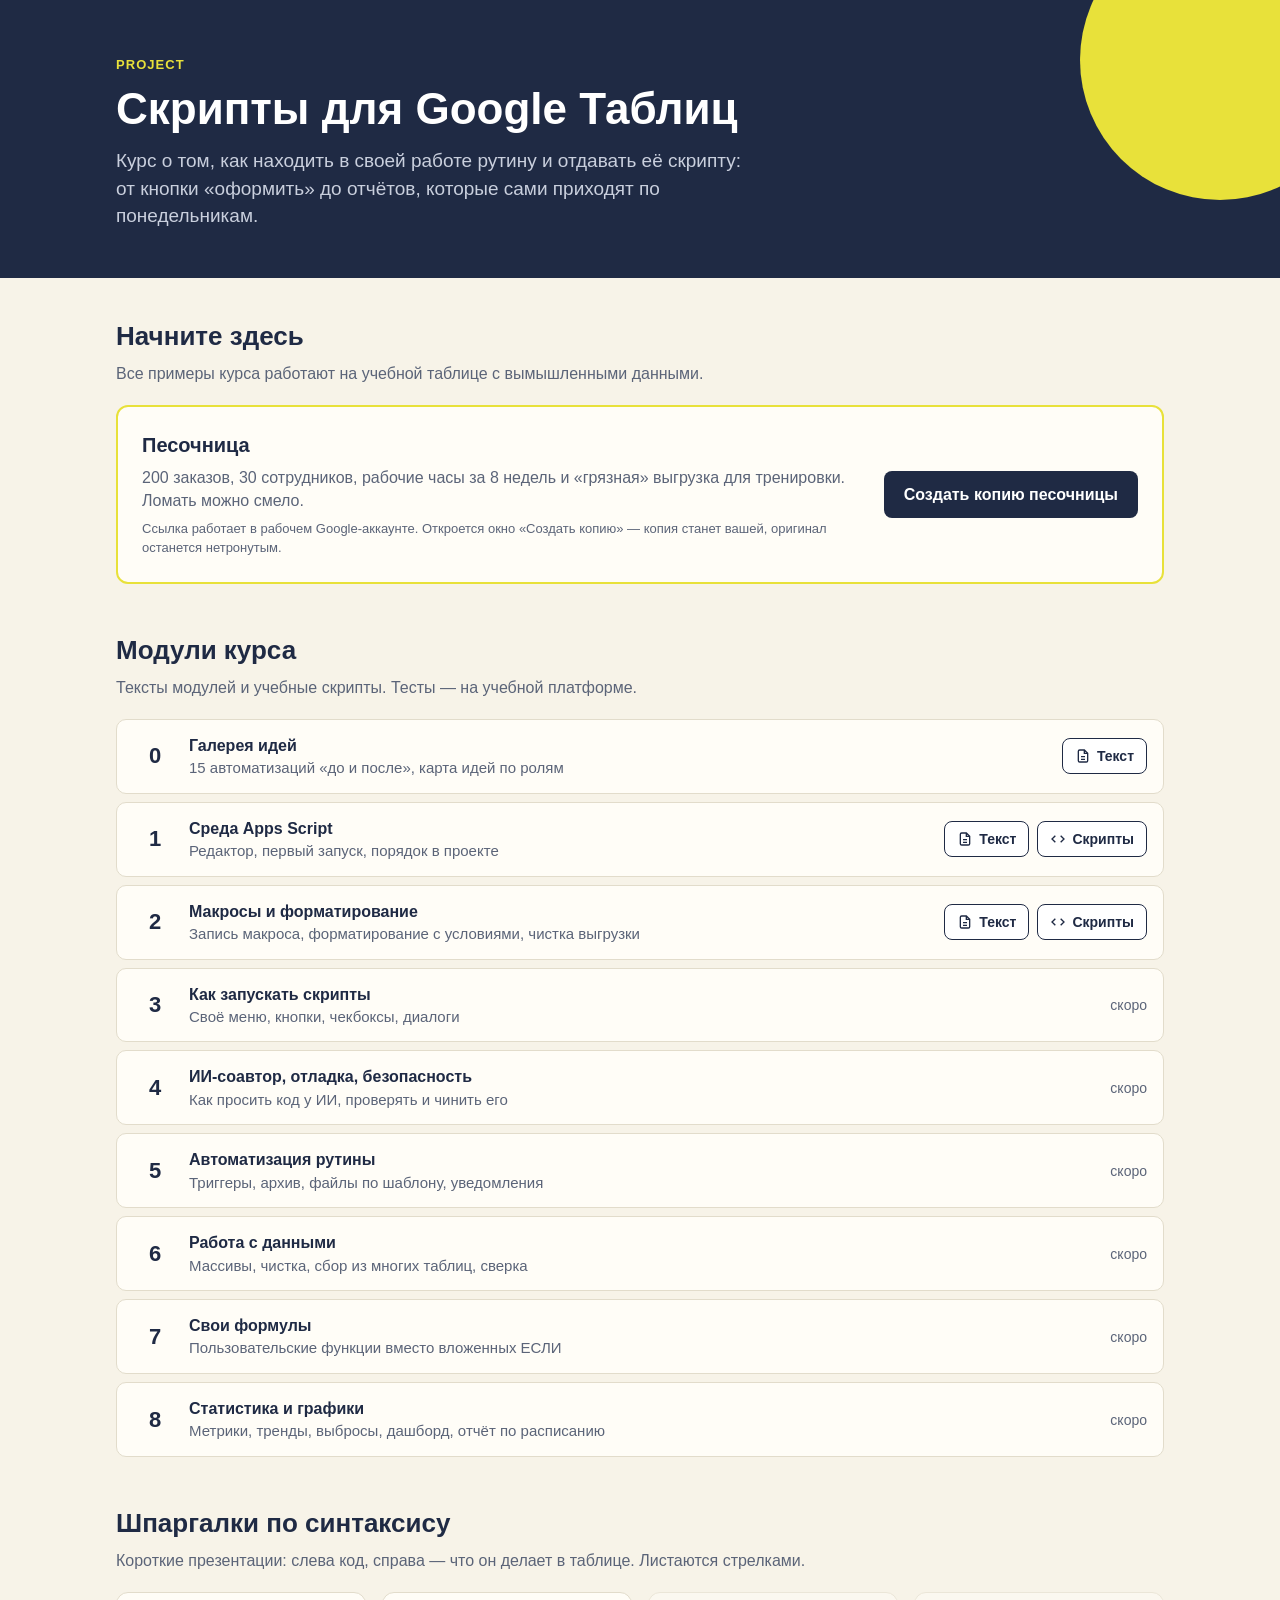
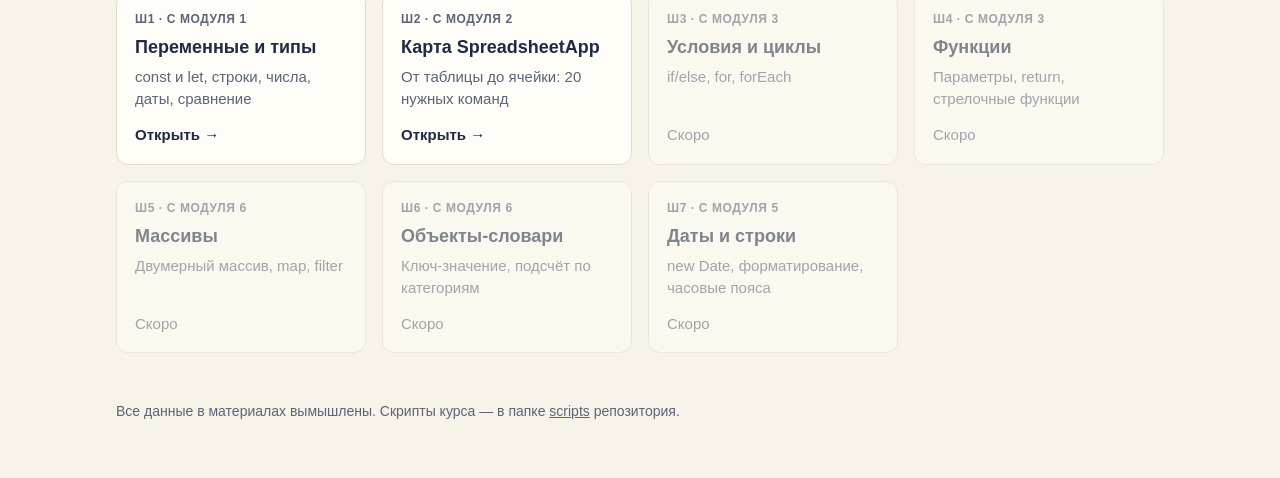
==== index.html @ 5928a99a "Sandbox button: make-a-copy link to the Google Sheets original Co-Authored-By: Claude Opus 5.5 <nore" ====
<!doctype html>
<html lang="ru">
<head>
<meta charset="utf-8">
<meta name="viewport" content="width=device-width, initial-scale=1">
<title>Скрипты для Google Таблиц — материалы курса</title>
<meta name="description" content="Материалы курса ADP по Google Apps Script: песочница, шпаргалки по синтаксису, учебные скрипты.">
<style>
  :root { --navy:#1f2a44; --yellow:#e8e13a; --cream:#f7f3e8; --paper:#fffdf7; --muted:#5b6478; --line:#e2dccb; }
  * { box-sizing: border-box; }
  body { margin:0; font-family: Arial, Helvetica, sans-serif; background: var(--cream); color: var(--navy); line-height: 1.45; }
  a { color: inherit; }
  .wrap { max-width: 1080px; margin: 0 auto; padding: 0 16px; }

  header { background: var(--navy); color: #fff; padding: 56px 0 48px; position: relative; overflow: hidden; }
  header::after { content:""; position:absolute; right:-80px; top:-80px; width:280px; height:280px; border-radius:50%; background: var(--yellow); }
  .kicker { color: var(--yellow); font-weight: 700; letter-spacing: .08em; text-transform: uppercase; font-size: 13px; }
  h1 { font-size: 44px; line-height: 1.1; margin: 10px 0 14px; max-width: 720px; position: relative; z-index: 1; }
  header p { font-size: 19px; color: #c9cfdd; max-width: 640px; margin: 0; position: relative; z-index: 1; }

  section { padding: 40px 0 8px; }
  h2 { font-size: 26px; margin: 0 0 6px; }
  .sub { color: var(--muted); margin: 0 0 20px; }

  .sandbox { background: var(--paper); border: 2px solid var(--yellow); border-radius: 12px; padding: 24px; display: grid; grid-template-columns: 1fr auto; gap: 20px; align-items: center; }
  .sandbox h3 { margin: 0 0 6px; font-size: 20px; }
  .sandbox p { margin: 0; color: var(--muted); }
  .btn { display: inline-block; background: var(--navy); color: #fff; text-decoration: none; font-weight: 700; padding: 12px 20px; border-radius: 8px; white-space: nowrap; }
  .btn:hover { background: #2b3a5c; }
  .hint { font-size: 13px; color: var(--muted); margin-top: 8px !important; }

  .grid { display: grid; grid-template-columns: repeat(auto-fill, minmax(240px, 1fr)); gap: 16px; }
  .card { background: var(--paper); border: 1px solid var(--line); border-radius: 12px; padding: 18px; display: flex; flex-direction: column; gap: 6px; text-decoration: none; }
  a.card:hover { border-color: var(--navy); }
  .card .tag { font-size: 12px; font-weight: 700; color: var(--muted); text-transform: uppercase; letter-spacing: .05em; }
  .card h3 { margin: 0; font-size: 18px; }
  .card p { margin: 0; font-size: 15px; color: var(--muted); }
  .card .go { margin-top: auto; padding-top: 8px; font-weight: 700; font-size: 15px; }
  .card.soon { opacity: .55; }
  .card.soon .go { color: var(--muted); font-weight: 400; }

  ol.modules { list-style: none; padding: 0; margin: 0; display: grid; gap: 8px; }
  ol.modules li { background: var(--paper); border: 1px solid var(--line); border-radius: 10px; padding: 14px 16px; display: grid; grid-template-columns: 44px 1fr auto; gap: 12px; align-items: center; }
  ol.modules .n { font-weight: 700; font-size: 22px; text-align: center; line-height: 1; }
  ol.modules .t { font-weight: 700; }
  ol.modules .d { color: var(--muted); font-size: 15px; display: block; font-weight: 400; }
  ol.modules .s { font-size: 14px; color: var(--muted); white-space: nowrap; display: flex; gap: 8px; align-items: center; }
  .chip { position: relative; display: inline-flex; align-items: center; gap: 6px; padding: 7px 12px; border: 1px solid var(--navy); border-radius: 8px; font-size: 14px; font-weight: 700; color: var(--navy); text-decoration: none; background: #fff; transition: background .15s, color .15s; }
  .chip svg { width: 16px; height: 16px; flex: none; }
  .chip:hover, .chip:focus-visible { background: var(--navy); color: #fff; outline: none; }
  .chip[data-tip]::after { content: attr(data-tip); position: absolute; bottom: calc(100% + 8px); right: 0; width: max-content; max-width: 240px; white-space: normal; text-align: left; background: var(--navy); color: #fff; font-weight: 400; font-size: 13px; line-height: 1.35; padding: 7px 10px; border-radius: 6px; box-shadow: 0 4px 14px rgba(31,42,68,.18); opacity: 0; transform: translateY(4px); pointer-events: none; transition: opacity .15s, transform .15s; z-index: 5; }
  .chip[data-tip]:hover::after, .chip[data-tip]:focus-visible::after { opacity: 1; transform: translateY(0); }

  footer { padding: 40px 0 56px; color: var(--muted); font-size: 14px; }

  @media (max-width: 680px) {
    h1 { font-size: 32px; }
    .sandbox { grid-template-columns: 1fr; }
    ol.modules li { grid-template-columns: 32px 1fr; }
    ol.modules .s { grid-column: 2; white-space: normal; flex-wrap: wrap; }
    .chip[data-tip]::after { display: none; }
  }
</style>
</head>
<body>

<header>
  <div class="wrap">
    <div class="kicker">project</div>
    <h1>Скрипты для Google Таблиц</h1>
    <p>Курс о том, как находить в своей работе рутину и отдавать её скрипту: от кнопки «оформить» до отчётов, которые сами приходят по понедельникам.</p>
  </div>
</header>

<main class="wrap">

  <section id="sandbox">
    <h2>Начните здесь</h2>
    <p class="sub">Все примеры курса работают на учебной таблице с вымышленными данными.</p>
    <div class="sandbox">
      <div>
        <h3>Песочница</h3>
        <p>200 заказов, 30 сотрудников, рабочие часы за 8 недель и «грязная» выгрузка для тренировки. Ломать можно смело.</p>
        <p class="hint">Ссылка работает в рабочем Google-аккаунте. Откроется окно «Создать копию» — копия станет вашей, оригинал останется нетронутым.</p>
      </div>
      <a class="btn" href="https://docs.google.com/spreadsheets/d/1XO1qIMvw0-iwxrJZajqVAMhgd8j5CO9HhtowW2w5yAo/copy" target="_blank" rel="noopener">Создать копию песочницы</a>
    </div>
  </section>

  <section id="modules">
    <h2>Модули курса</h2>
    <p class="sub">Тексты модулей и учебные скрипты. Тесты — на учебной платформе.</p>
    <ol class="modules">
      <li><span class="n">0</span><span class="t">Галерея идей<span class="d">15 автоматизаций «до и после», карта идей по ролям</span></span><span class="s"><a class="chip" href="https://docs.google.com/document/d/1hnFoWCzMp6JFOyHF3kFUVEWM9n6y7GfUU9SesZNvckA/edit" target="_blank" rel="noopener" data-tip="Текст модуля в Google Docs: уроки, примеры, задания" aria-label="Текст модуля в Google Docs"><svg viewBox="0 0 24 24" fill="none" stroke="currentColor" stroke-width="2" aria-hidden="true"><path d="M14 3H7a2 2 0 0 0-2 2v14a2 2 0 0 0 2 2h10a2 2 0 0 0 2-2V8z"/><path d="M14 3v5h5M9 13h6M9 17h6"/></svg>Текст</a></span></li>
      <li><span class="n">1</span><span class="t">Среда Apps Script<span class="d">Редактор, первый запуск, порядок в проекте</span></span><span class="s"><a class="chip" href="https://docs.google.com/document/d/1rwWz7ZaE8gskplhphKuHR-JriuVYANMydlII-qduWIU/edit" target="_blank" rel="noopener" data-tip="Текст модуля в Google Docs: уроки, примеры, задания" aria-label="Текст модуля в Google Docs"><svg viewBox="0 0 24 24" fill="none" stroke="currentColor" stroke-width="2" aria-hidden="true"><path d="M14 3H7a2 2 0 0 0-2 2v14a2 2 0 0 0 2 2h10a2 2 0 0 0 2-2V8z"/><path d="M14 3v5h5M9 13h6M9 17h6"/></svg>Текст</a><a class="chip" href="https://github.com/EternaF0rren/apps-script-course/tree/main/scripts/m01" target="_blank" rel="noopener" data-tip="Учебные скрипты модуля на GitHub: готовый код, который можно скопировать" aria-label="Учебные скрипты модуля на GitHub"><svg viewBox="0 0 24 24" fill="none" stroke="currentColor" stroke-width="2" aria-hidden="true"><path d="M8 7l-5 5 5 5M16 7l5 5-5 5"/></svg>Скрипты</a></span></li>
      <li><span class="n">2</span><span class="t">Макросы и форматирование<span class="d">Запись макроса, форматирование с условиями, чистка выгрузки</span></span><span class="s"><a class="chip" href="https://docs.google.com/document/d/13MtvKTYr9phef3FQ8FtgEdVHn8fVODUpS78gn4h951Q/edit" target="_blank" rel="noopener" data-tip="Текст модуля в Google Docs: уроки, примеры, задания" aria-label="Текст модуля в Google Docs"><svg viewBox="0 0 24 24" fill="none" stroke="currentColor" stroke-width="2" aria-hidden="true"><path d="M14 3H7a2 2 0 0 0-2 2v14a2 2 0 0 0 2 2h10a2 2 0 0 0 2-2V8z"/><path d="M14 3v5h5M9 13h6M9 17h6"/></svg>Текст</a><a class="chip" href="https://github.com/EternaF0rren/apps-script-course/tree/main/scripts/m02" target="_blank" rel="noopener" data-tip="Учебные скрипты модуля на GitHub: готовый код, который можно скопировать" aria-label="Учебные скрипты модуля на GitHub"><svg viewBox="0 0 24 24" fill="none" stroke="currentColor" stroke-width="2" aria-hidden="true"><path d="M8 7l-5 5 5 5M16 7l5 5-5 5"/></svg>Скрипты</a></span></li>
      <li><span class="n">3</span><span class="t">Как запускать скрипты<span class="d">Своё меню, кнопки, чекбоксы, диалоги</span></span><span class="s">скоро</span></li>
      <li><span class="n">4</span><span class="t">ИИ-соавтор, отладка, безопасность<span class="d">Как просить код у ИИ, проверять и чинить его</span></span><span class="s">скоро</span></li>
      <li><span class="n">5</span><span class="t">Автоматизация рутины<span class="d">Триггеры, архив, файлы по шаблону, уведомления</span></span><span class="s">скоро</span></li>
      <li><span class="n">6</span><span class="t">Работа с данными<span class="d">Массивы, чистка, сбор из многих таблиц, сверка</span></span><span class="s">скоро</span></li>
      <li><span class="n">7</span><span class="t">Свои формулы<span class="d">Пользовательские функции вместо вложенных ЕСЛИ</span></span><span class="s">скоро</span></li>
      <li><span class="n">8</span><span class="t">Статистика и графики<span class="d">Метрики, тренды, выбросы, дашборд, отчёт по расписанию</span></span><span class="s">скоро</span></li>
    </ol>
  </section>

  <section id="cheatsheets">
    <h2>Шпаргалки по синтаксису</h2>
    <p class="sub">Короткие презентации: слева код, справа — что он делает в таблице. Листаются стрелками.</p>
    <div class="grid">
      <a class="card" href="cheatsheets/sh1-variables.html"><span class="tag">Ш1 · с модуля 1</span><h3>Переменные и типы</h3><p>const и let, строки, числа, даты, сравнение</p><span class="go">Открыть →</span></a>
      <a class="card" href="cheatsheets/sh2-spreadsheetapp.html"><span class="tag">Ш2 · с модуля 2</span><h3>Карта SpreadsheetApp</h3><p>От таблицы до ячейки: 20 нужных команд</p><span class="go">Открыть →</span></a>
      <div class="card soon"><span class="tag">Ш3 · с модуля 3</span><h3>Условия и циклы</h3><p>if/else, for, forEach</p><span class="go">Скоро</span></div>
      <div class="card soon"><span class="tag">Ш4 · с модуля 3</span><h3>Функции</h3><p>Параметры, return, стрелочные функции</p><span class="go">Скоро</span></div>
      <div class="card soon"><span class="tag">Ш5 · с модуля 6</span><h3>Массивы</h3><p>Двумерный массив, map, filter</p><span class="go">Скоро</span></div>
      <div class="card soon"><span class="tag">Ш6 · с модуля 6</span><h3>Объекты-словари</h3><p>Ключ-значение, подсчёт по категориям</p><span class="go">Скоро</span></div>
      <div class="card soon"><span class="tag">Ш7 · с модуля 5</span><h3>Даты и строки</h3><p>new Date, форматирование, часовые пояса</p><span class="go">Скоро</span></div>
    </div>
  </section>

</main>

<footer>
  <div class="wrap">Все данные в материалах вымышлены. Скрипты курса — в папке <a href="https://github.com/EternaF0rren/apps-script-course/tree/main/scripts">scripts</a> репозитория.</div>
</footer>

</body>
</html>
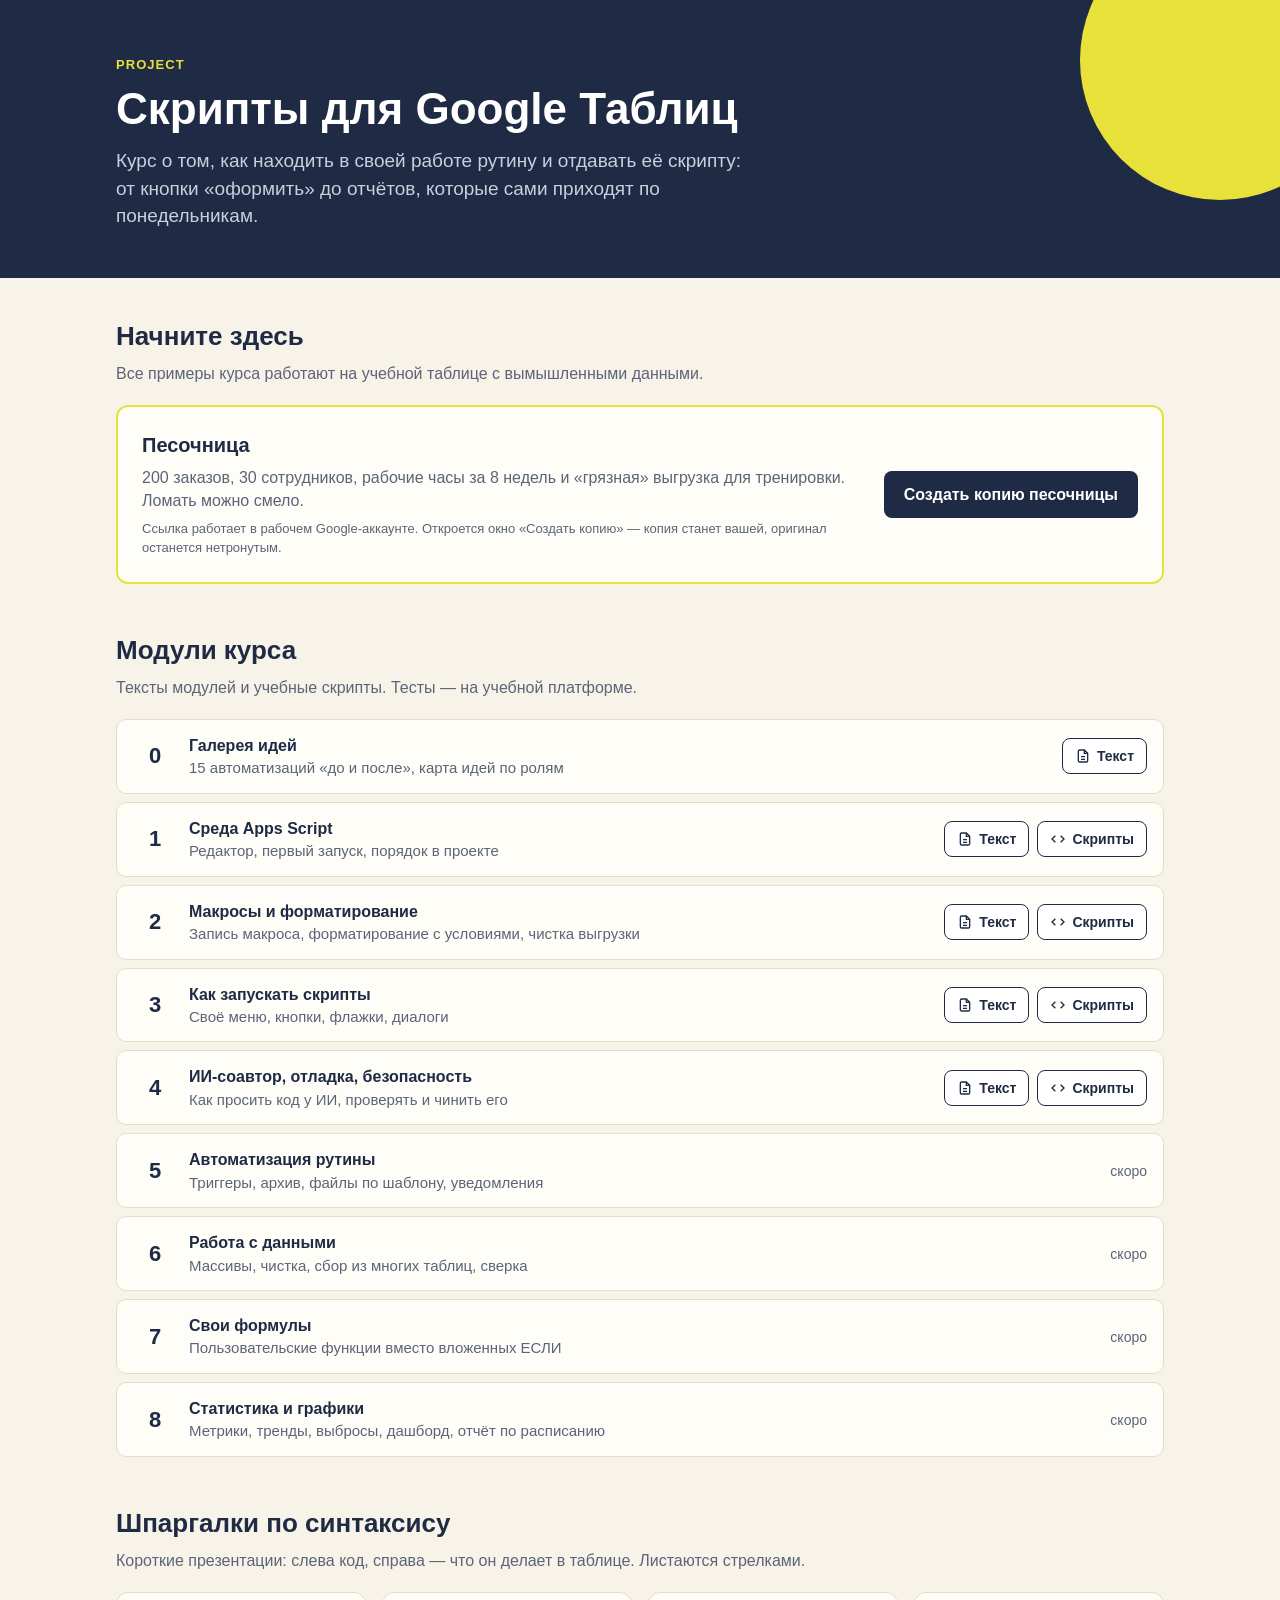
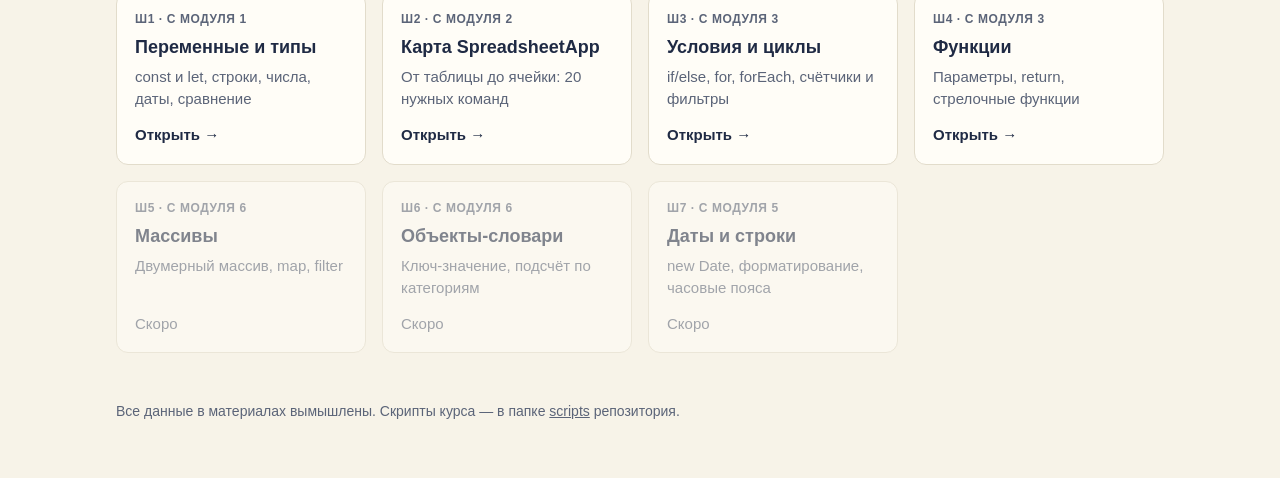
==== commit 747c1582: "Add modules 3-4: scripts, cheat sheets Ш3-Ш4, landing links - scripts/m03: custom menu, button, chec" ====
--- a/index.html
+++ b/index.html
@@ -94,8 +94,8 @@
       <li><span class="n">0</span><span class="t">Галерея идей<span class="d">15 автоматизаций «до и после», карта идей по ролям</span></span><span class="s"><a class="chip" href="https://docs.google.com/document/d/1hnFoWCzMp6JFOyHF3kFUVEWM9n6y7GfUU9SesZNvckA/edit" target="_blank" rel="noopener" data-tip="Текст модуля в Google Docs: уроки, примеры, задания" aria-label="Текст модуля в Google Docs"><svg viewBox="0 0 24 24" fill="none" stroke="currentColor" stroke-width="2" aria-hidden="true"><path d="M14 3H7a2 2 0 0 0-2 2v14a2 2 0 0 0 2 2h10a2 2 0 0 0 2-2V8z"/><path d="M14 3v5h5M9 13h6M9 17h6"/></svg>Текст</a></span></li>
       <li><span class="n">1</span><span class="t">Среда Apps Script<span class="d">Редактор, первый запуск, порядок в проекте</span></span><span class="s"><a class="chip" href="https://docs.google.com/document/d/1rwWz7ZaE8gskplhphKuHR-JriuVYANMydlII-qduWIU/edit" target="_blank" rel="noopener" data-tip="Текст модуля в Google Docs: уроки, примеры, задания" aria-label="Текст модуля в Google Docs"><svg viewBox="0 0 24 24" fill="none" stroke="currentColor" stroke-width="2" aria-hidden="true"><path d="M14 3H7a2 2 0 0 0-2 2v14a2 2 0 0 0 2 2h10a2 2 0 0 0 2-2V8z"/><path d="M14 3v5h5M9 13h6M9 17h6"/></svg>Текст</a><a class="chip" href="https://github.com/EternaF0rren/apps-script-course/tree/main/scripts/m01" target="_blank" rel="noopener" data-tip="Учебные скрипты модуля на GitHub: готовый код, который можно скопировать" aria-label="Учебные скрипты модуля на GitHub"><svg viewBox="0 0 24 24" fill="none" stroke="currentColor" stroke-width="2" aria-hidden="true"><path d="M8 7l-5 5 5 5M16 7l5 5-5 5"/></svg>Скрипты</a></span></li>
       <li><span class="n">2</span><span class="t">Макросы и форматирование<span class="d">Запись макроса, форматирование с условиями, чистка выгрузки</span></span><span class="s"><a class="chip" href="https://docs.google.com/document/d/13MtvKTYr9phef3FQ8FtgEdVHn8fVODUpS78gn4h951Q/edit" target="_blank" rel="noopener" data-tip="Текст модуля в Google Docs: уроки, примеры, задания" aria-label="Текст модуля в Google Docs"><svg viewBox="0 0 24 24" fill="none" stroke="currentColor" stroke-width="2" aria-hidden="true"><path d="M14 3H7a2 2 0 0 0-2 2v14a2 2 0 0 0 2 2h10a2 2 0 0 0 2-2V8z"/><path d="M14 3v5h5M9 13h6M9 17h6"/></svg>Текст</a><a class="chip" href="https://github.com/EternaF0rren/apps-script-course/tree/main/scripts/m02" target="_blank" rel="noopener" data-tip="Учебные скрипты модуля на GitHub: готовый код, который можно скопировать" aria-label="Учебные скрипты модуля на GitHub"><svg viewBox="0 0 24 24" fill="none" stroke="currentColor" stroke-width="2" aria-hidden="true"><path d="M8 7l-5 5 5 5M16 7l5 5-5 5"/></svg>Скрипты</a></span></li>
-      <li><span class="n">3</span><span class="t">Как запускать скрипты<span class="d">Своё меню, кнопки, чекбоксы, диалоги</span></span><span class="s">скоро</span></li>
-      <li><span class="n">4</span><span class="t">ИИ-соавтор, отладка, безопасность<span class="d">Как просить код у ИИ, проверять и чинить его</span></span><span class="s">скоро</span></li>
+      <li><span class="n">3</span><span class="t">Как запускать скрипты<span class="d">Своё меню, кнопки, флажки, диалоги</span></span><span class="s"><a class="chip" href="https://docs.google.com/document/d/1ItiXm9IVOcqtmFVwrqTZn0zjn7lCG8Ylvvo4Dp6qDDE/edit" target="_blank" rel="noopener" data-tip="Текст модуля в Google Docs: уроки, примеры, задания" aria-label="Текст модуля в Google Docs"><svg viewBox="0 0 24 24" fill="none" stroke="currentColor" stroke-width="2" aria-hidden="true"><path d="M14 3H7a2 2 0 0 0-2 2v14a2 2 0 0 0 2 2h10a2 2 0 0 0 2-2V8z"/><path d="M14 3v5h5M9 13h6M9 17h6"/></svg>Текст</a><a class="chip" href="https://github.com/EternaF0rren/apps-script-course/tree/main/scripts/m03" target="_blank" rel="noopener" data-tip="Учебные скрипты модуля на GitHub: готовый код, который можно скопировать" aria-label="Учебные скрипты модуля на GitHub"><svg viewBox="0 0 24 24" fill="none" stroke="currentColor" stroke-width="2" aria-hidden="true"><path d="M8 7l-5 5 5 5M16 7l5 5-5 5"/></svg>Скрипты</a></span></li>
+      <li><span class="n">4</span><span class="t">ИИ-соавтор, отладка, безопасность<span class="d">Как просить код у ИИ, проверять и чинить его</span></span><span class="s"><a class="chip" href="https://docs.google.com/document/d/1_WeV0hexCOh-drF1IdxQxsMTzR2RjNQBck1ycKzr2Rw/edit" target="_blank" rel="noopener" data-tip="Текст модуля в Google Docs: уроки, примеры, задания" aria-label="Текст модуля в Google Docs"><svg viewBox="0 0 24 24" fill="none" stroke="currentColor" stroke-width="2" aria-hidden="true"><path d="M14 3H7a2 2 0 0 0-2 2v14a2 2 0 0 0 2 2h10a2 2 0 0 0 2-2V8z"/><path d="M14 3v5h5M9 13h6M9 17h6"/></svg>Текст</a><a class="chip" href="https://github.com/EternaF0rren/apps-script-course/tree/main/scripts/m04" target="_blank" rel="noopener" data-tip="Учебные скрипты модуля на GitHub: готовый код, который можно скопировать" aria-label="Учебные скрипты модуля на GitHub"><svg viewBox="0 0 24 24" fill="none" stroke="currentColor" stroke-width="2" aria-hidden="true"><path d="M8 7l-5 5 5 5M16 7l5 5-5 5"/></svg>Скрипты</a></span></li>
       <li><span class="n">5</span><span class="t">Автоматизация рутины<span class="d">Триггеры, архив, файлы по шаблону, уведомления</span></span><span class="s">скоро</span></li>
       <li><span class="n">6</span><span class="t">Работа с данными<span class="d">Массивы, чистка, сбор из многих таблиц, сверка</span></span><span class="s">скоро</span></li>
       <li><span class="n">7</span><span class="t">Свои формулы<span class="d">Пользовательские функции вместо вложенных ЕСЛИ</span></span><span class="s">скоро</span></li>
@@ -109,8 +109,8 @@
     <div class="grid">
       <a class="card" href="cheatsheets/sh1-variables.html"><span class="tag">Ш1 · с модуля 1</span><h3>Переменные и типы</h3><p>const и let, строки, числа, даты, сравнение</p><span class="go">Открыть →</span></a>
       <a class="card" href="cheatsheets/sh2-spreadsheetapp.html"><span class="tag">Ш2 · с модуля 2</span><h3>Карта SpreadsheetApp</h3><p>От таблицы до ячейки: 20 нужных команд</p><span class="go">Открыть →</span></a>
-      <div class="card soon"><span class="tag">Ш3 · с модуля 3</span><h3>Условия и циклы</h3><p>if/else, for, forEach</p><span class="go">Скоро</span></div>
-      <div class="card soon"><span class="tag">Ш4 · с модуля 3</span><h3>Функции</h3><p>Параметры, return, стрелочные функции</p><span class="go">Скоро</span></div>
+      <a class="card" href="cheatsheets/sh3-conditions-loops.html"><span class="tag">Ш3 · с модуля 3</span><h3>Условия и циклы</h3><p>if/else, for, forEach, счётчики и фильтры</p><span class="go">Открыть →</span></a>
+      <a class="card" href="cheatsheets/sh4-functions.html"><span class="tag">Ш4 · с модуля 3</span><h3>Функции</h3><p>Параметры, return, стрелочные функции</p><span class="go">Открыть →</span></a>
       <div class="card soon"><span class="tag">Ш5 · с модуля 6</span><h3>Массивы</h3><p>Двумерный массив, map, filter</p><span class="go">Скоро</span></div>
       <div class="card soon"><span class="tag">Ш6 · с модуля 6</span><h3>Объекты-словари</h3><p>Ключ-значение, подсчёт по категориям</p><span class="go">Скоро</span></div>
       <div class="card soon"><span class="tag">Ш7 · с модуля 5</span><h3>Даты и строки</h3><p>new Date, форматирование, часовые пояса</p><span class="go">Скоро</span></div>
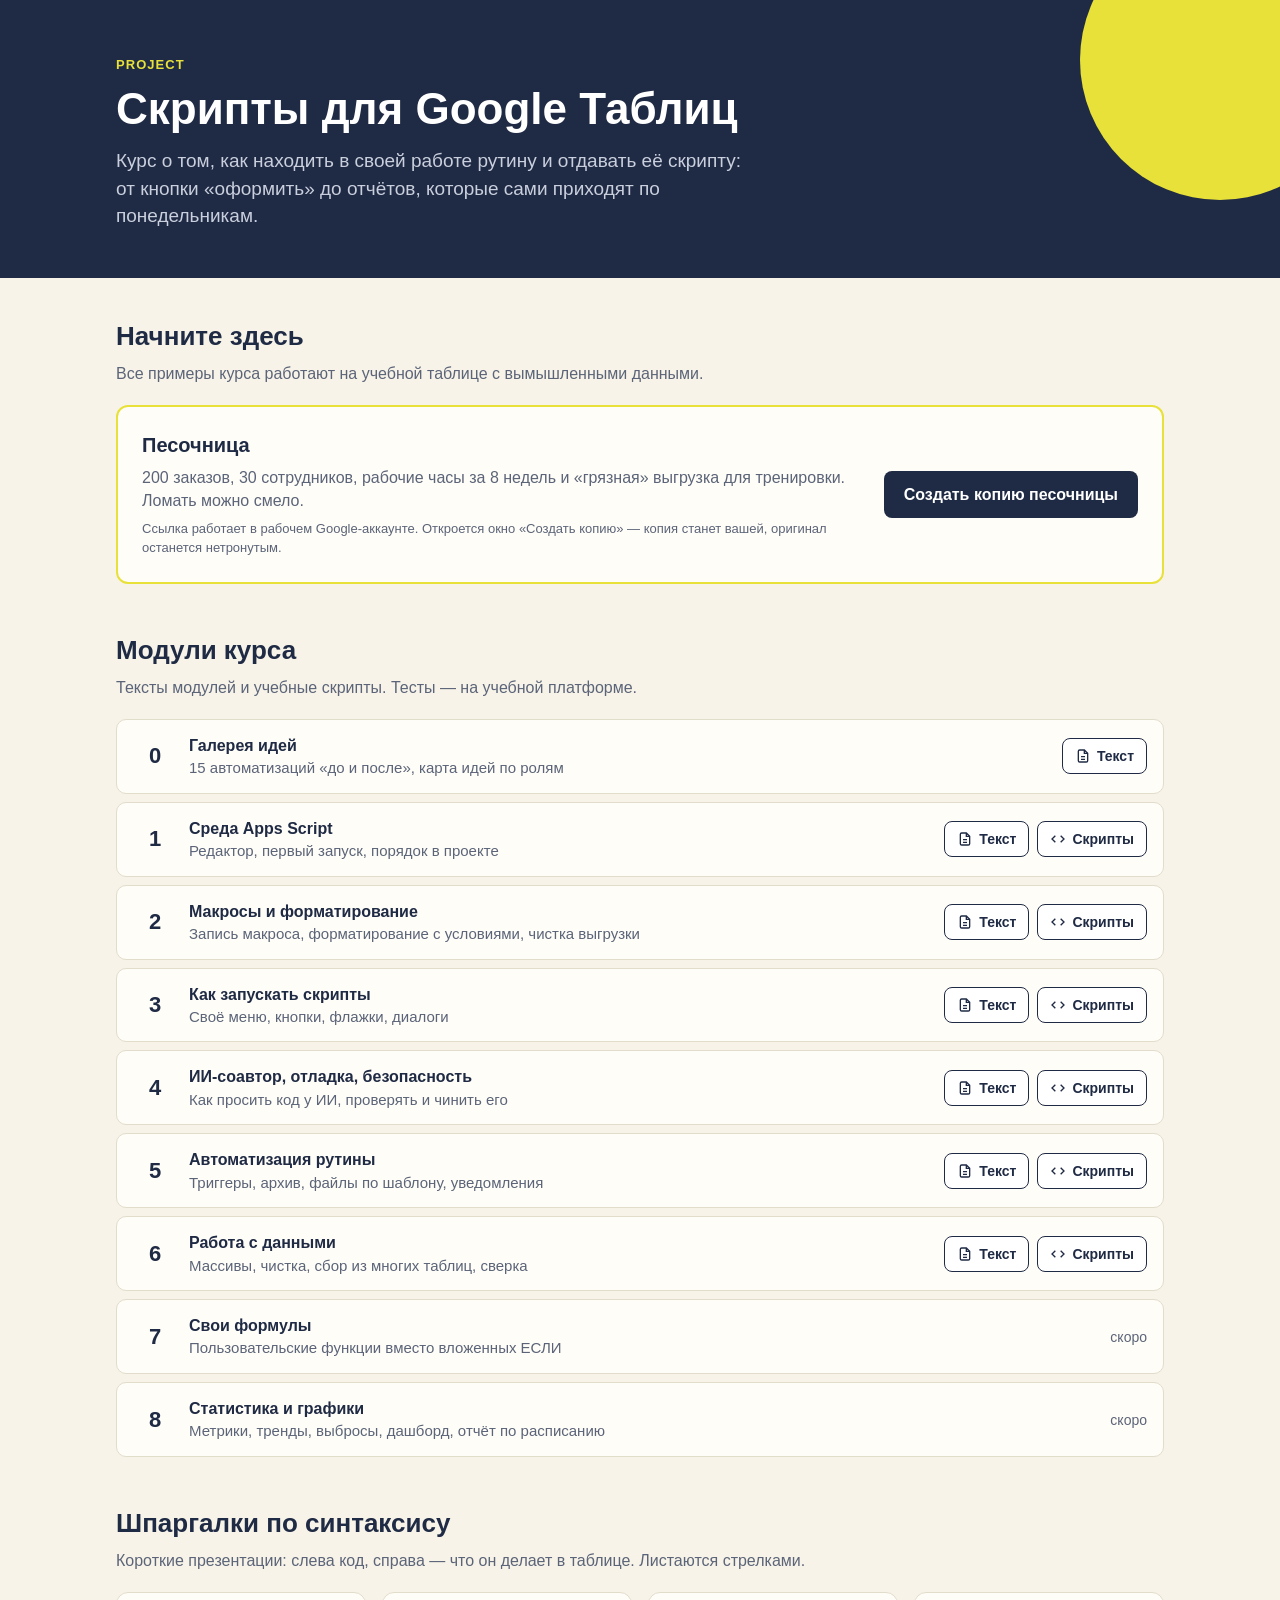
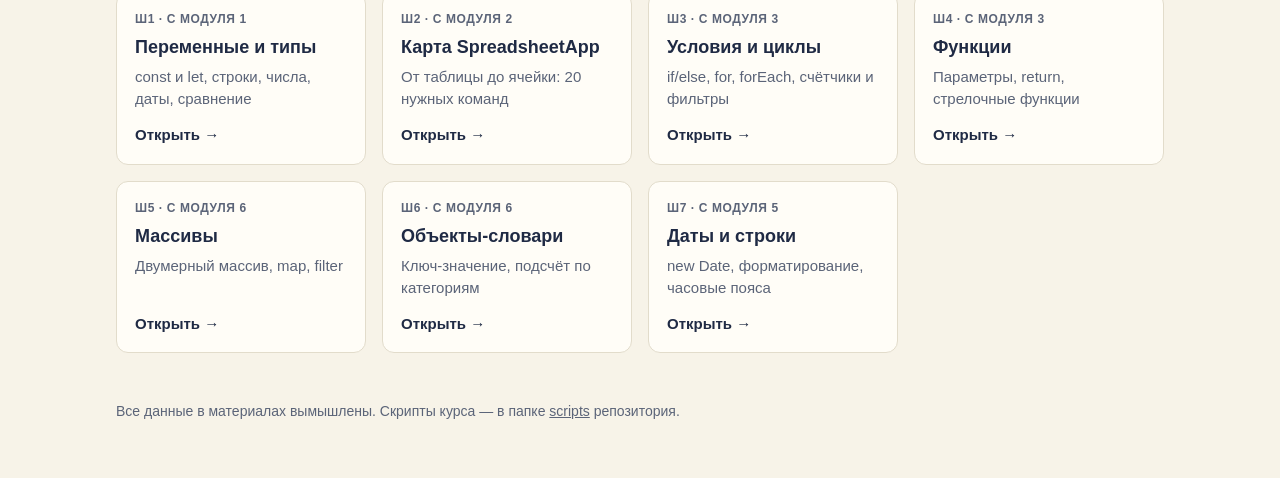
==== commit 9ab280b9: "Модули 5–6: скрипты, шпаргалки Ш5–Ш7, ссылки на главной - scripts/m05: триггеры, журнал статусов, ар" ====
--- a/index.html
+++ b/index.html
@@ -96,8 +96,8 @@
       <li><span class="n">2</span><span class="t">Макросы и форматирование<span class="d">Запись макроса, форматирование с условиями, чистка выгрузки</span></span><span class="s"><a class="chip" href="https://docs.google.com/document/d/13MtvKTYr9phef3FQ8FtgEdVHn8fVODUpS78gn4h951Q/edit" target="_blank" rel="noopener" data-tip="Текст модуля в Google Docs: уроки, примеры, задания" aria-label="Текст модуля в Google Docs"><svg viewBox="0 0 24 24" fill="none" stroke="currentColor" stroke-width="2" aria-hidden="true"><path d="M14 3H7a2 2 0 0 0-2 2v14a2 2 0 0 0 2 2h10a2 2 0 0 0 2-2V8z"/><path d="M14 3v5h5M9 13h6M9 17h6"/></svg>Текст</a><a class="chip" href="https://github.com/EternaF0rren/apps-script-course/tree/main/scripts/m02" target="_blank" rel="noopener" data-tip="Учебные скрипты модуля на GitHub: готовый код, который можно скопировать" aria-label="Учебные скрипты модуля на GitHub"><svg viewBox="0 0 24 24" fill="none" stroke="currentColor" stroke-width="2" aria-hidden="true"><path d="M8 7l-5 5 5 5M16 7l5 5-5 5"/></svg>Скрипты</a></span></li>
       <li><span class="n">3</span><span class="t">Как запускать скрипты<span class="d">Своё меню, кнопки, флажки, диалоги</span></span><span class="s"><a class="chip" href="https://docs.google.com/document/d/1ItiXm9IVOcqtmFVwrqTZn0zjn7lCG8Ylvvo4Dp6qDDE/edit" target="_blank" rel="noopener" data-tip="Текст модуля в Google Docs: уроки, примеры, задания" aria-label="Текст модуля в Google Docs"><svg viewBox="0 0 24 24" fill="none" stroke="currentColor" stroke-width="2" aria-hidden="true"><path d="M14 3H7a2 2 0 0 0-2 2v14a2 2 0 0 0 2 2h10a2 2 0 0 0 2-2V8z"/><path d="M14 3v5h5M9 13h6M9 17h6"/></svg>Текст</a><a class="chip" href="https://github.com/EternaF0rren/apps-script-course/tree/main/scripts/m03" target="_blank" rel="noopener" data-tip="Учебные скрипты модуля на GitHub: готовый код, который можно скопировать" aria-label="Учебные скрипты модуля на GitHub"><svg viewBox="0 0 24 24" fill="none" stroke="currentColor" stroke-width="2" aria-hidden="true"><path d="M8 7l-5 5 5 5M16 7l5 5-5 5"/></svg>Скрипты</a></span></li>
       <li><span class="n">4</span><span class="t">ИИ-соавтор, отладка, безопасность<span class="d">Как просить код у ИИ, проверять и чинить его</span></span><span class="s"><a class="chip" href="https://docs.google.com/document/d/1_WeV0hexCOh-drF1IdxQxsMTzR2RjNQBck1ycKzr2Rw/edit" target="_blank" rel="noopener" data-tip="Текст модуля в Google Docs: уроки, примеры, задания" aria-label="Текст модуля в Google Docs"><svg viewBox="0 0 24 24" fill="none" stroke="currentColor" stroke-width="2" aria-hidden="true"><path d="M14 3H7a2 2 0 0 0-2 2v14a2 2 0 0 0 2 2h10a2 2 0 0 0 2-2V8z"/><path d="M14 3v5h5M9 13h6M9 17h6"/></svg>Текст</a><a class="chip" href="https://github.com/EternaF0rren/apps-script-course/tree/main/scripts/m04" target="_blank" rel="noopener" data-tip="Учебные скрипты модуля на GitHub: готовый код, который можно скопировать" aria-label="Учебные скрипты модуля на GitHub"><svg viewBox="0 0 24 24" fill="none" stroke="currentColor" stroke-width="2" aria-hidden="true"><path d="M8 7l-5 5 5 5M16 7l5 5-5 5"/></svg>Скрипты</a></span></li>
-      <li><span class="n">5</span><span class="t">Автоматизация рутины<span class="d">Триггеры, архив, файлы по шаблону, уведомления</span></span><span class="s">скоро</span></li>
-      <li><span class="n">6</span><span class="t">Работа с данными<span class="d">Массивы, чистка, сбор из многих таблиц, сверка</span></span><span class="s">скоро</span></li>
+      <li><span class="n">5</span><span class="t">Автоматизация рутины<span class="d">Триггеры, архив, файлы по шаблону, уведомления</span></span><span class="s"><a class="chip" href="https://docs.google.com/document/d/1gxciZGVIN51iveUAJ2OwFBLilc7Ve7vhIdTLZMoGnws/edit" target="_blank" rel="noopener" data-tip="Текст модуля в Google Docs: уроки, примеры, задания" aria-label="Текст модуля в Google Docs"><svg viewBox="0 0 24 24" fill="none" stroke="currentColor" stroke-width="2" aria-hidden="true"><path d="M14 3H7a2 2 0 0 0-2 2v14a2 2 0 0 0 2 2h10a2 2 0 0 0 2-2V8z"/><path d="M14 3v5h5M9 13h6M9 17h6"/></svg>Текст</a><a class="chip" href="https://github.com/EternaF0rren/apps-script-course/tree/main/scripts/m05" target="_blank" rel="noopener" data-tip="Учебные скрипты модуля на GitHub: готовый код, который можно скопировать" aria-label="Учебные скрипты модуля на GitHub"><svg viewBox="0 0 24 24" fill="none" stroke="currentColor" stroke-width="2" aria-hidden="true"><path d="M8 7l-5 5 5 5M16 7l5 5-5 5"/></svg>Скрипты</a></span></li>
+      <li><span class="n">6</span><span class="t">Работа с данными<span class="d">Массивы, чистка, сбор из многих таблиц, сверка</span></span><span class="s"><a class="chip" href="https://docs.google.com/document/d/1Fk2q8OthXoY0xDYuGhodQrIqktpbT6mKWS6amwSNP70/edit" target="_blank" rel="noopener" data-tip="Текст модуля в Google Docs: уроки, примеры, задания" aria-label="Текст модуля в Google Docs"><svg viewBox="0 0 24 24" fill="none" stroke="currentColor" stroke-width="2" aria-hidden="true"><path d="M14 3H7a2 2 0 0 0-2 2v14a2 2 0 0 0 2 2h10a2 2 0 0 0 2-2V8z"/><path d="M14 3v5h5M9 13h6M9 17h6"/></svg>Текст</a><a class="chip" href="https://github.com/EternaF0rren/apps-script-course/tree/main/scripts/m06" target="_blank" rel="noopener" data-tip="Учебные скрипты модуля на GitHub: готовый код, который можно скопировать" aria-label="Учебные скрипты модуля на GitHub"><svg viewBox="0 0 24 24" fill="none" stroke="currentColor" stroke-width="2" aria-hidden="true"><path d="M8 7l-5 5 5 5M16 7l5 5-5 5"/></svg>Скрипты</a></span></li>
       <li><span class="n">7</span><span class="t">Свои формулы<span class="d">Пользовательские функции вместо вложенных ЕСЛИ</span></span><span class="s">скоро</span></li>
       <li><span class="n">8</span><span class="t">Статистика и графики<span class="d">Метрики, тренды, выбросы, дашборд, отчёт по расписанию</span></span><span class="s">скоро</span></li>
     </ol>
@@ -111,9 +111,9 @@
       <a class="card" href="cheatsheets/sh2-spreadsheetapp.html"><span class="tag">Ш2 · с модуля 2</span><h3>Карта SpreadsheetApp</h3><p>От таблицы до ячейки: 20 нужных команд</p><span class="go">Открыть →</span></a>
       <a class="card" href="cheatsheets/sh3-conditions-loops.html"><span class="tag">Ш3 · с модуля 3</span><h3>Условия и циклы</h3><p>if/else, for, forEach, счётчики и фильтры</p><span class="go">Открыть →</span></a>
       <a class="card" href="cheatsheets/sh4-functions.html"><span class="tag">Ш4 · с модуля 3</span><h3>Функции</h3><p>Параметры, return, стрелочные функции</p><span class="go">Открыть →</span></a>
-      <div class="card soon"><span class="tag">Ш5 · с модуля 6</span><h3>Массивы</h3><p>Двумерный массив, map, filter</p><span class="go">Скоро</span></div>
-      <div class="card soon"><span class="tag">Ш6 · с модуля 6</span><h3>Объекты-словари</h3><p>Ключ-значение, подсчёт по категориям</p><span class="go">Скоро</span></div>
-      <div class="card soon"><span class="tag">Ш7 · с модуля 5</span><h3>Даты и строки</h3><p>new Date, форматирование, часовые пояса</p><span class="go">Скоро</span></div>
+      <a class="card" href="cheatsheets/sh5-arrays.html"><span class="tag">Ш5 · с модуля 6</span><h3>Массивы</h3><p>Двумерный массив, map, filter</p><span class="go">Открыть →</span></a>
+      <a class="card" href="cheatsheets/sh6-objects.html"><span class="tag">Ш6 · с модуля 6</span><h3>Объекты-словари</h3><p>Ключ-значение, подсчёт по категориям</p><span class="go">Открыть →</span></a>
+      <a class="card" href="cheatsheets/sh7-dates-strings.html"><span class="tag">Ш7 · с модуля 5</span><h3>Даты и строки</h3><p>new Date, форматирование, часовые пояса</p><span class="go">Открыть →</span></a>
     </div>
   </section>
 
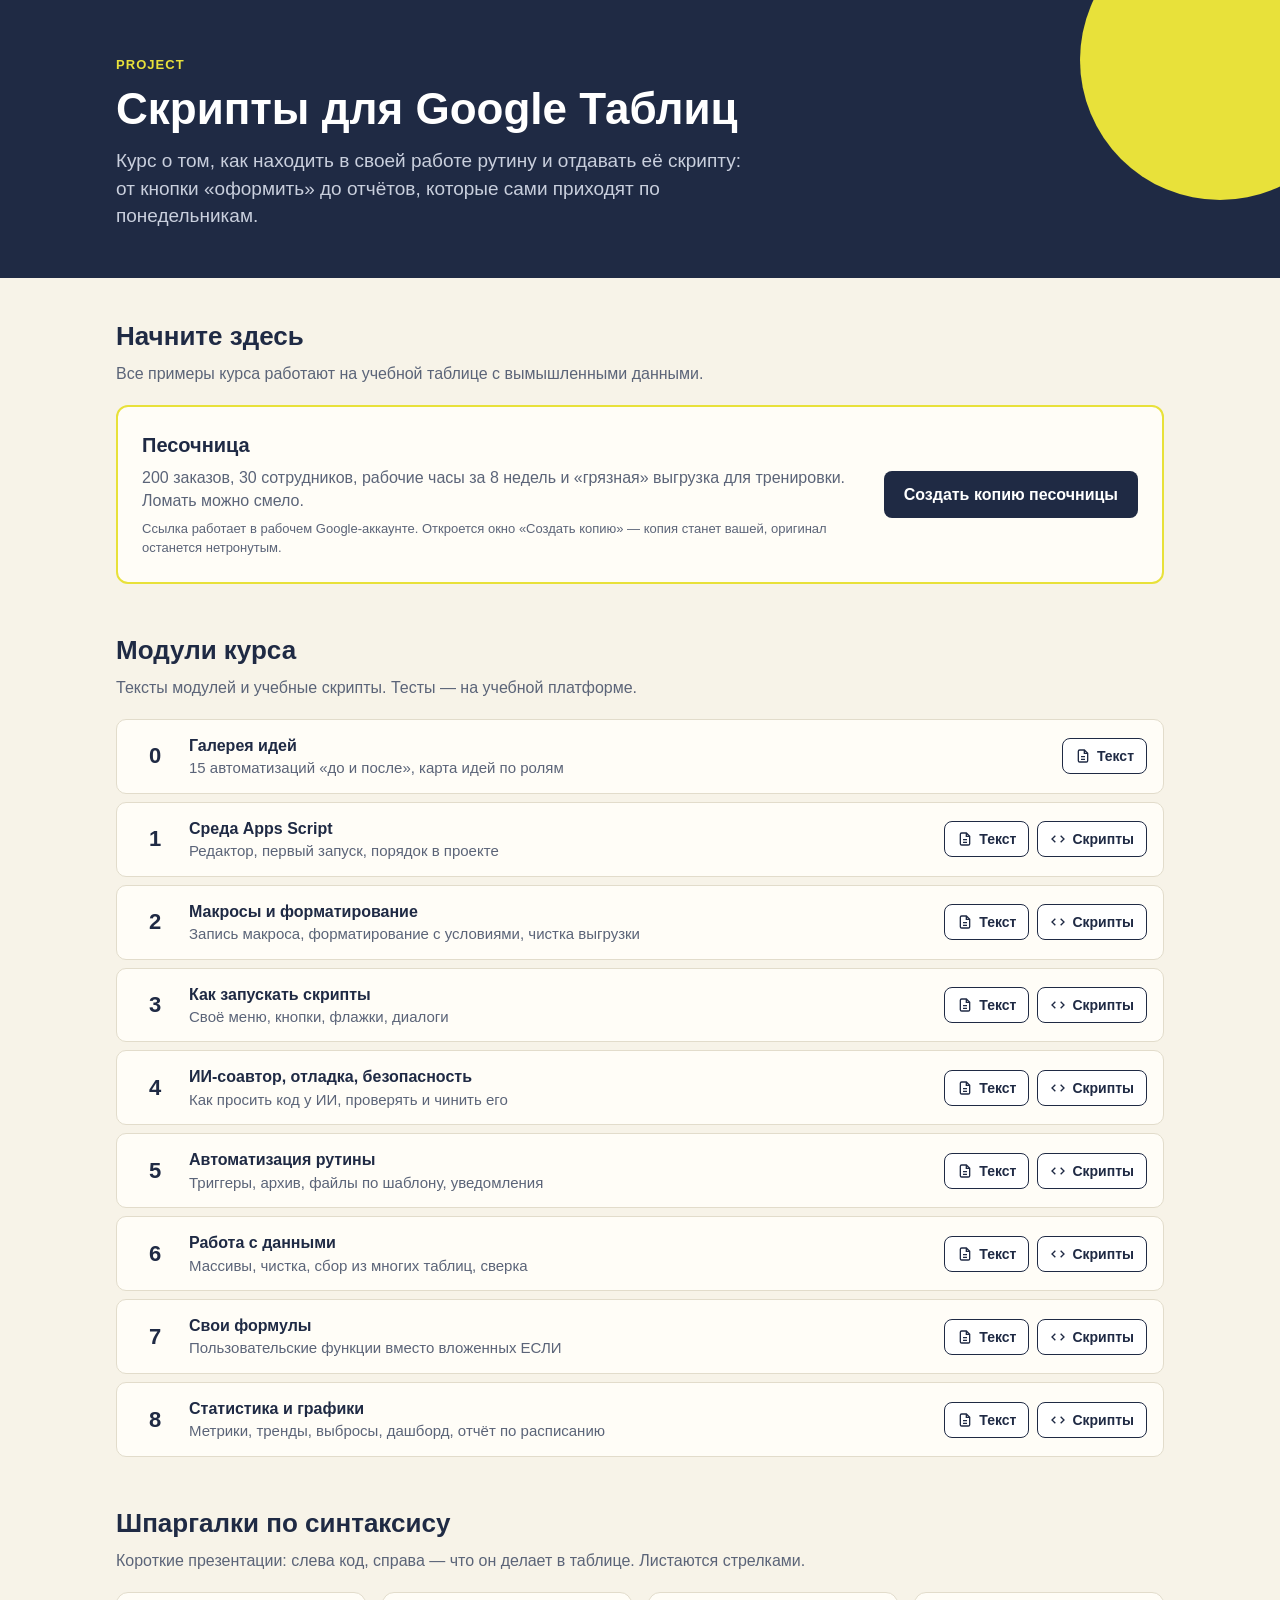
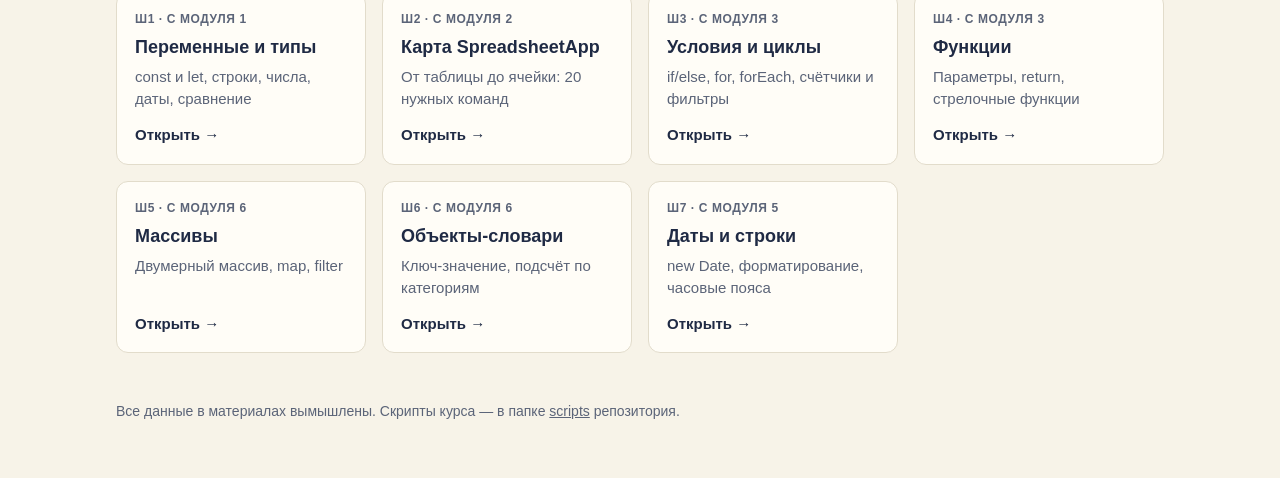
==== commit a0ae0b52: "Модули 7–8: свои формулы, статистика, графики, дашборд, отчёт - scripts/m07: HOURS_TEXT, EXTRACT_ORD" ====
--- a/index.html
+++ b/index.html
@@ -98,8 +98,8 @@
       <li><span class="n">4</span><span class="t">ИИ-соавтор, отладка, безопасность<span class="d">Как просить код у ИИ, проверять и чинить его</span></span><span class="s"><a class="chip" href="https://docs.google.com/document/d/1_WeV0hexCOh-drF1IdxQxsMTzR2RjNQBck1ycKzr2Rw/edit" target="_blank" rel="noopener" data-tip="Текст модуля в Google Docs: уроки, примеры, задания" aria-label="Текст модуля в Google Docs"><svg viewBox="0 0 24 24" fill="none" stroke="currentColor" stroke-width="2" aria-hidden="true"><path d="M14 3H7a2 2 0 0 0-2 2v14a2 2 0 0 0 2 2h10a2 2 0 0 0 2-2V8z"/><path d="M14 3v5h5M9 13h6M9 17h6"/></svg>Текст</a><a class="chip" href="https://github.com/EternaF0rren/apps-script-course/tree/main/scripts/m04" target="_blank" rel="noopener" data-tip="Учебные скрипты модуля на GitHub: готовый код, который можно скопировать" aria-label="Учебные скрипты модуля на GitHub"><svg viewBox="0 0 24 24" fill="none" stroke="currentColor" stroke-width="2" aria-hidden="true"><path d="M8 7l-5 5 5 5M16 7l5 5-5 5"/></svg>Скрипты</a></span></li>
       <li><span class="n">5</span><span class="t">Автоматизация рутины<span class="d">Триггеры, архив, файлы по шаблону, уведомления</span></span><span class="s"><a class="chip" href="https://docs.google.com/document/d/1gxciZGVIN51iveUAJ2OwFBLilc7Ve7vhIdTLZMoGnws/edit" target="_blank" rel="noopener" data-tip="Текст модуля в Google Docs: уроки, примеры, задания" aria-label="Текст модуля в Google Docs"><svg viewBox="0 0 24 24" fill="none" stroke="currentColor" stroke-width="2" aria-hidden="true"><path d="M14 3H7a2 2 0 0 0-2 2v14a2 2 0 0 0 2 2h10a2 2 0 0 0 2-2V8z"/><path d="M14 3v5h5M9 13h6M9 17h6"/></svg>Текст</a><a class="chip" href="https://github.com/EternaF0rren/apps-script-course/tree/main/scripts/m05" target="_blank" rel="noopener" data-tip="Учебные скрипты модуля на GitHub: готовый код, который можно скопировать" aria-label="Учебные скрипты модуля на GitHub"><svg viewBox="0 0 24 24" fill="none" stroke="currentColor" stroke-width="2" aria-hidden="true"><path d="M8 7l-5 5 5 5M16 7l5 5-5 5"/></svg>Скрипты</a></span></li>
       <li><span class="n">6</span><span class="t">Работа с данными<span class="d">Массивы, чистка, сбор из многих таблиц, сверка</span></span><span class="s"><a class="chip" href="https://docs.google.com/document/d/1Fk2q8OthXoY0xDYuGhodQrIqktpbT6mKWS6amwSNP70/edit" target="_blank" rel="noopener" data-tip="Текст модуля в Google Docs: уроки, примеры, задания" aria-label="Текст модуля в Google Docs"><svg viewBox="0 0 24 24" fill="none" stroke="currentColor" stroke-width="2" aria-hidden="true"><path d="M14 3H7a2 2 0 0 0-2 2v14a2 2 0 0 0 2 2h10a2 2 0 0 0 2-2V8z"/><path d="M14 3v5h5M9 13h6M9 17h6"/></svg>Текст</a><a class="chip" href="https://github.com/EternaF0rren/apps-script-course/tree/main/scripts/m06" target="_blank" rel="noopener" data-tip="Учебные скрипты модуля на GitHub: готовый код, который можно скопировать" aria-label="Учебные скрипты модуля на GitHub"><svg viewBox="0 0 24 24" fill="none" stroke="currentColor" stroke-width="2" aria-hidden="true"><path d="M8 7l-5 5 5 5M16 7l5 5-5 5"/></svg>Скрипты</a></span></li>
-      <li><span class="n">7</span><span class="t">Свои формулы<span class="d">Пользовательские функции вместо вложенных ЕСЛИ</span></span><span class="s">скоро</span></li>
-      <li><span class="n">8</span><span class="t">Статистика и графики<span class="d">Метрики, тренды, выбросы, дашборд, отчёт по расписанию</span></span><span class="s">скоро</span></li>
+      <li><span class="n">7</span><span class="t">Свои формулы<span class="d">Пользовательские функции вместо вложенных ЕСЛИ</span></span><span class="s"><a class="chip" href="https://docs.google.com/document/d/1ptkdptm1Bb0LzS0qnH9ScVQOKNdEuuCF5P73Dp8sURc/edit" target="_blank" rel="noopener" data-tip="Текст модуля в Google Docs: уроки, примеры, задания" aria-label="Текст модуля в Google Docs"><svg viewBox="0 0 24 24" fill="none" stroke="currentColor" stroke-width="2" aria-hidden="true"><path d="M14 3H7a2 2 0 0 0-2 2v14a2 2 0 0 0 2 2h10a2 2 0 0 0 2-2V8z"/><path d="M14 3v5h5M9 13h6M9 17h6"/></svg>Текст</a><a class="chip" href="https://github.com/EternaF0rren/apps-script-course/tree/main/scripts/m07" target="_blank" rel="noopener" data-tip="Учебные скрипты модуля на GitHub: готовый код, который можно скопировать" aria-label="Учебные скрипты модуля на GitHub"><svg viewBox="0 0 24 24" fill="none" stroke="currentColor" stroke-width="2" aria-hidden="true"><path d="M8 7l-5 5 5 5M16 7l5 5-5 5"/></svg>Скрипты</a></span></li>
+      <li><span class="n">8</span><span class="t">Статистика и графики<span class="d">Метрики, тренды, выбросы, дашборд, отчёт по расписанию</span></span><span class="s"><a class="chip" href="https://docs.google.com/document/d/1trsVdv6aGHTkl-lEo_IjOLfChngr_xye0SeC2iNr9Pg/edit" target="_blank" rel="noopener" data-tip="Текст модуля в Google Docs: уроки, примеры, задания" aria-label="Текст модуля в Google Docs"><svg viewBox="0 0 24 24" fill="none" stroke="currentColor" stroke-width="2" aria-hidden="true"><path d="M14 3H7a2 2 0 0 0-2 2v14a2 2 0 0 0 2 2h10a2 2 0 0 0 2-2V8z"/><path d="M14 3v5h5M9 13h6M9 17h6"/></svg>Текст</a><a class="chip" href="https://github.com/EternaF0rren/apps-script-course/tree/main/scripts/m08" target="_blank" rel="noopener" data-tip="Учебные скрипты модуля на GitHub: готовый код, который можно скопировать" aria-label="Учебные скрипты модуля на GitHub"><svg viewBox="0 0 24 24" fill="none" stroke="currentColor" stroke-width="2" aria-hidden="true"><path d="M8 7l-5 5 5 5M16 7l5 5-5 5"/></svg>Скрипты</a></span></li>
     </ol>
   </section>
 
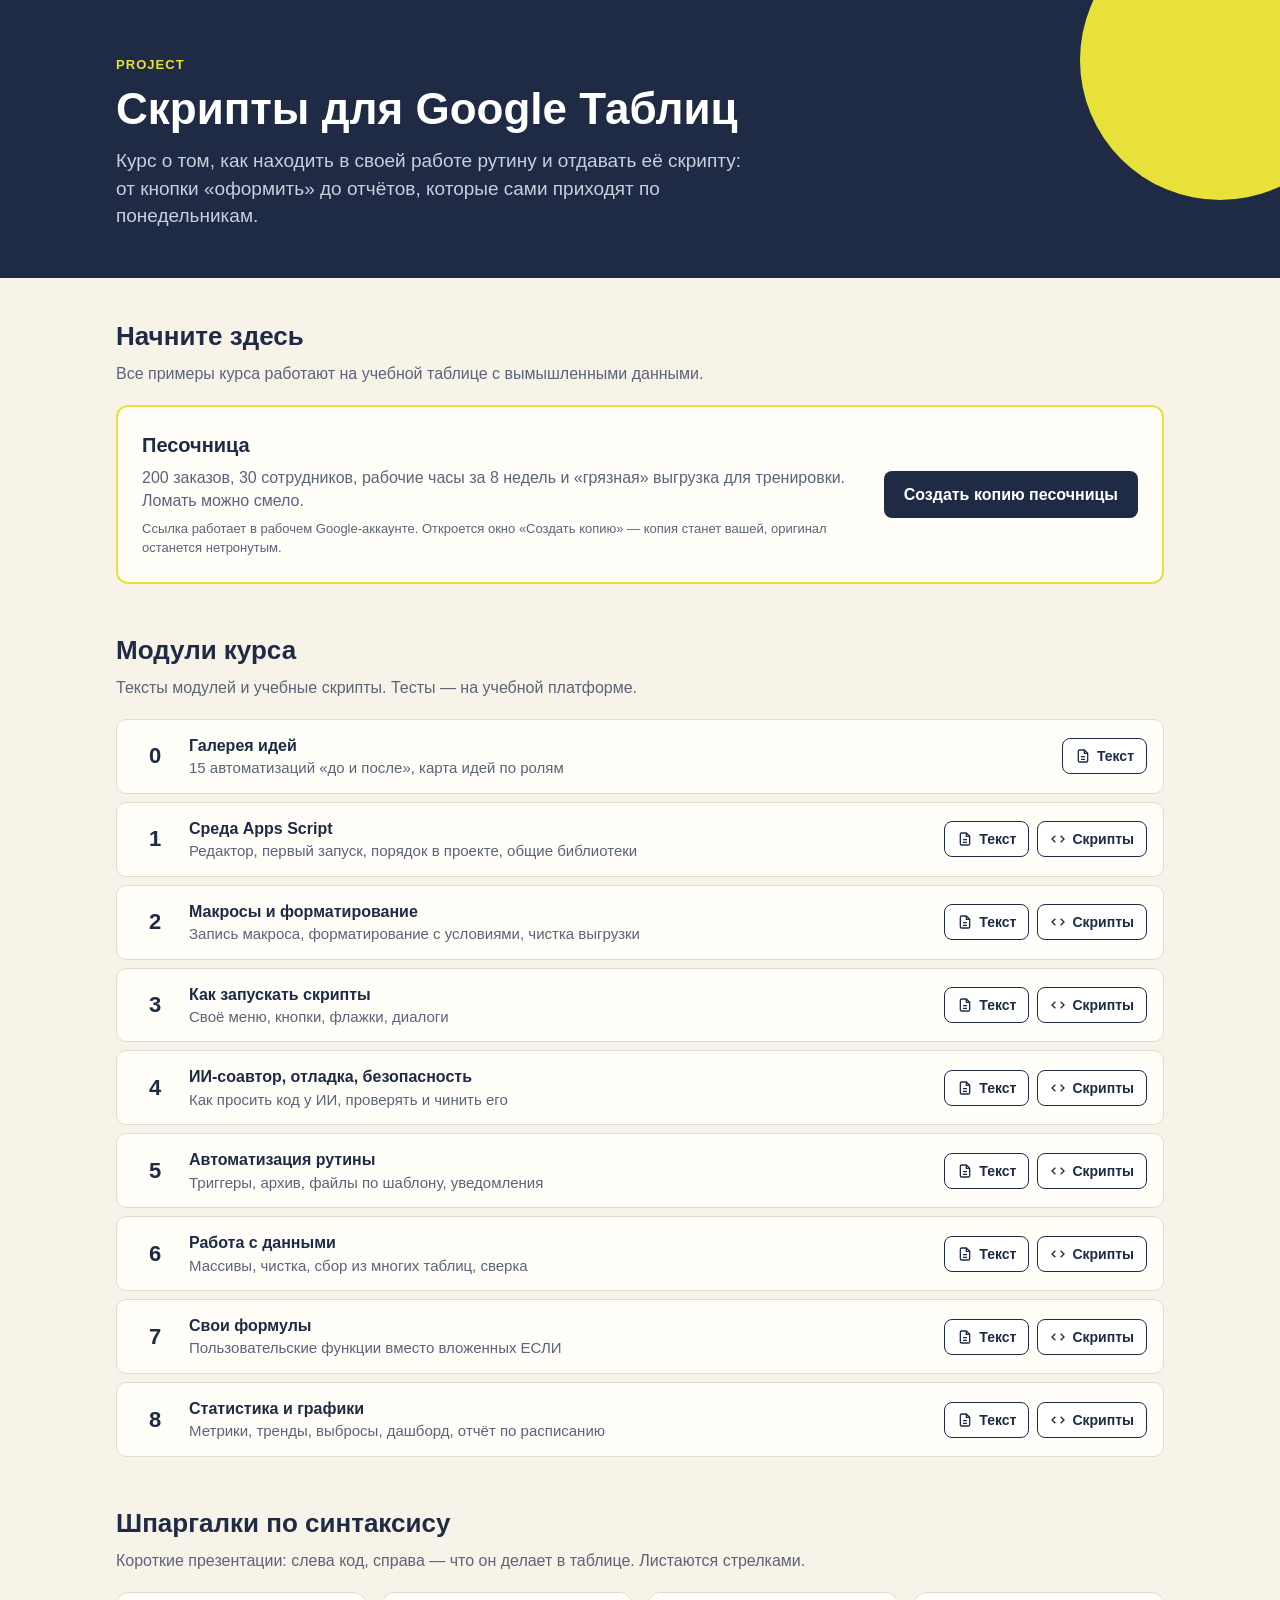
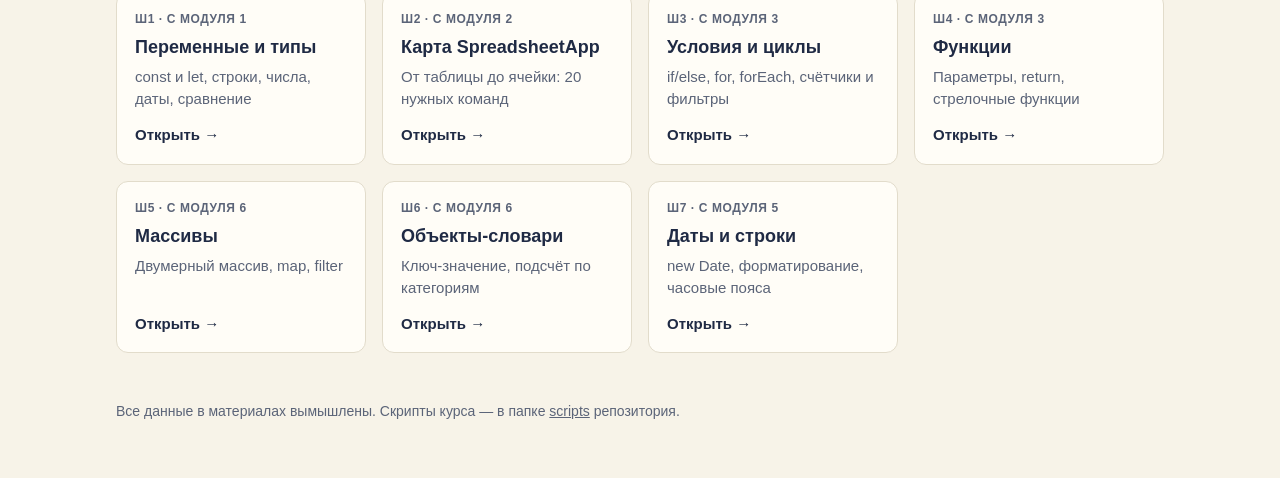
==== commit d3204fea: "Модуль 1, урок 1.5: общий код для нескольких таблиц - scripts/m01/library/CourseLib.gs — пример библ" ====
--- a/index.html
+++ b/index.html
@@ -92,7 +92,7 @@
     <p class="sub">Тексты модулей и учебные скрипты. Тесты — на учебной платформе.</p>
     <ol class="modules">
       <li><span class="n">0</span><span class="t">Галерея идей<span class="d">15 автоматизаций «до и после», карта идей по ролям</span></span><span class="s"><a class="chip" href="https://docs.google.com/document/d/1hnFoWCzMp6JFOyHF3kFUVEWM9n6y7GfUU9SesZNvckA/edit" target="_blank" rel="noopener" data-tip="Текст модуля в Google Docs: уроки, примеры, задания" aria-label="Текст модуля в Google Docs"><svg viewBox="0 0 24 24" fill="none" stroke="currentColor" stroke-width="2" aria-hidden="true"><path d="M14 3H7a2 2 0 0 0-2 2v14a2 2 0 0 0 2 2h10a2 2 0 0 0 2-2V8z"/><path d="M14 3v5h5M9 13h6M9 17h6"/></svg>Текст</a></span></li>
-      <li><span class="n">1</span><span class="t">Среда Apps Script<span class="d">Редактор, первый запуск, порядок в проекте</span></span><span class="s"><a class="chip" href="https://docs.google.com/document/d/1rwWz7ZaE8gskplhphKuHR-JriuVYANMydlII-qduWIU/edit" target="_blank" rel="noopener" data-tip="Текст модуля в Google Docs: уроки, примеры, задания" aria-label="Текст модуля в Google Docs"><svg viewBox="0 0 24 24" fill="none" stroke="currentColor" stroke-width="2" aria-hidden="true"><path d="M14 3H7a2 2 0 0 0-2 2v14a2 2 0 0 0 2 2h10a2 2 0 0 0 2-2V8z"/><path d="M14 3v5h5M9 13h6M9 17h6"/></svg>Текст</a><a class="chip" href="https://github.com/EternaF0rren/apps-script-course/tree/main/scripts/m01" target="_blank" rel="noopener" data-tip="Учебные скрипты модуля на GitHub: готовый код, который можно скопировать" aria-label="Учебные скрипты модуля на GitHub"><svg viewBox="0 0 24 24" fill="none" stroke="currentColor" stroke-width="2" aria-hidden="true"><path d="M8 7l-5 5 5 5M16 7l5 5-5 5"/></svg>Скрипты</a></span></li>
+      <li><span class="n">1</span><span class="t">Среда Apps Script<span class="d">Редактор, первый запуск, порядок в проекте, общие библиотеки</span></span><span class="s"><a class="chip" href="https://docs.google.com/document/d/10aMWiuScCZyKUtqI3w-Otz0ELCOmyiGYzEuOTGqFw9I/edit" target="_blank" rel="noopener" data-tip="Текст модуля в Google Docs: уроки, примеры, задания" aria-label="Текст модуля в Google Docs"><svg viewBox="0 0 24 24" fill="none" stroke="currentColor" stroke-width="2" aria-hidden="true"><path d="M14 3H7a2 2 0 0 0-2 2v14a2 2 0 0 0 2 2h10a2 2 0 0 0 2-2V8z"/><path d="M14 3v5h5M9 13h6M9 17h6"/></svg>Текст</a><a class="chip" href="https://github.com/EternaF0rren/apps-script-course/tree/main/scripts/m01" target="_blank" rel="noopener" data-tip="Учебные скрипты модуля на GitHub: готовый код, который можно скопировать" aria-label="Учебные скрипты модуля на GitHub"><svg viewBox="0 0 24 24" fill="none" stroke="currentColor" stroke-width="2" aria-hidden="true"><path d="M8 7l-5 5 5 5M16 7l5 5-5 5"/></svg>Скрипты</a></span></li>
       <li><span class="n">2</span><span class="t">Макросы и форматирование<span class="d">Запись макроса, форматирование с условиями, чистка выгрузки</span></span><span class="s"><a class="chip" href="https://docs.google.com/document/d/13MtvKTYr9phef3FQ8FtgEdVHn8fVODUpS78gn4h951Q/edit" target="_blank" rel="noopener" data-tip="Текст модуля в Google Docs: уроки, примеры, задания" aria-label="Текст модуля в Google Docs"><svg viewBox="0 0 24 24" fill="none" stroke="currentColor" stroke-width="2" aria-hidden="true"><path d="M14 3H7a2 2 0 0 0-2 2v14a2 2 0 0 0 2 2h10a2 2 0 0 0 2-2V8z"/><path d="M14 3v5h5M9 13h6M9 17h6"/></svg>Текст</a><a class="chip" href="https://github.com/EternaF0rren/apps-script-course/tree/main/scripts/m02" target="_blank" rel="noopener" data-tip="Учебные скрипты модуля на GitHub: готовый код, который можно скопировать" aria-label="Учебные скрипты модуля на GitHub"><svg viewBox="0 0 24 24" fill="none" stroke="currentColor" stroke-width="2" aria-hidden="true"><path d="M8 7l-5 5 5 5M16 7l5 5-5 5"/></svg>Скрипты</a></span></li>
       <li><span class="n">3</span><span class="t">Как запускать скрипты<span class="d">Своё меню, кнопки, флажки, диалоги</span></span><span class="s"><a class="chip" href="https://docs.google.com/document/d/1ItiXm9IVOcqtmFVwrqTZn0zjn7lCG8Ylvvo4Dp6qDDE/edit" target="_blank" rel="noopener" data-tip="Текст модуля в Google Docs: уроки, примеры, задания" aria-label="Текст модуля в Google Docs"><svg viewBox="0 0 24 24" fill="none" stroke="currentColor" stroke-width="2" aria-hidden="true"><path d="M14 3H7a2 2 0 0 0-2 2v14a2 2 0 0 0 2 2h10a2 2 0 0 0 2-2V8z"/><path d="M14 3v5h5M9 13h6M9 17h6"/></svg>Текст</a><a class="chip" href="https://github.com/EternaF0rren/apps-script-course/tree/main/scripts/m03" target="_blank" rel="noopener" data-tip="Учебные скрипты модуля на GitHub: готовый код, который можно скопировать" aria-label="Учебные скрипты модуля на GitHub"><svg viewBox="0 0 24 24" fill="none" stroke="currentColor" stroke-width="2" aria-hidden="true"><path d="M8 7l-5 5 5 5M16 7l5 5-5 5"/></svg>Скрипты</a></span></li>
       <li><span class="n">4</span><span class="t">ИИ-соавтор, отладка, безопасность<span class="d">Как просить код у ИИ, проверять и чинить его</span></span><span class="s"><a class="chip" href="https://docs.google.com/document/d/1_WeV0hexCOh-drF1IdxQxsMTzR2RjNQBck1ycKzr2Rw/edit" target="_blank" rel="noopener" data-tip="Текст модуля в Google Docs: уроки, примеры, задания" aria-label="Текст модуля в Google Docs"><svg viewBox="0 0 24 24" fill="none" stroke="currentColor" stroke-width="2" aria-hidden="true"><path d="M14 3H7a2 2 0 0 0-2 2v14a2 2 0 0 0 2 2h10a2 2 0 0 0 2-2V8z"/><path d="M14 3v5h5M9 13h6M9 17h6"/></svg>Текст</a><a class="chip" href="https://github.com/EternaF0rren/apps-script-course/tree/main/scripts/m04" target="_blank" rel="noopener" data-tip="Учебные скрипты модуля на GitHub: готовый код, который можно скопировать" aria-label="Учебные скрипты модуля на GitHub"><svg viewBox="0 0 24 24" fill="none" stroke="currentColor" stroke-width="2" aria-hidden="true"><path d="M8 7l-5 5 5 5M16 7l5 5-5 5"/></svg>Скрипты</a></span></li>
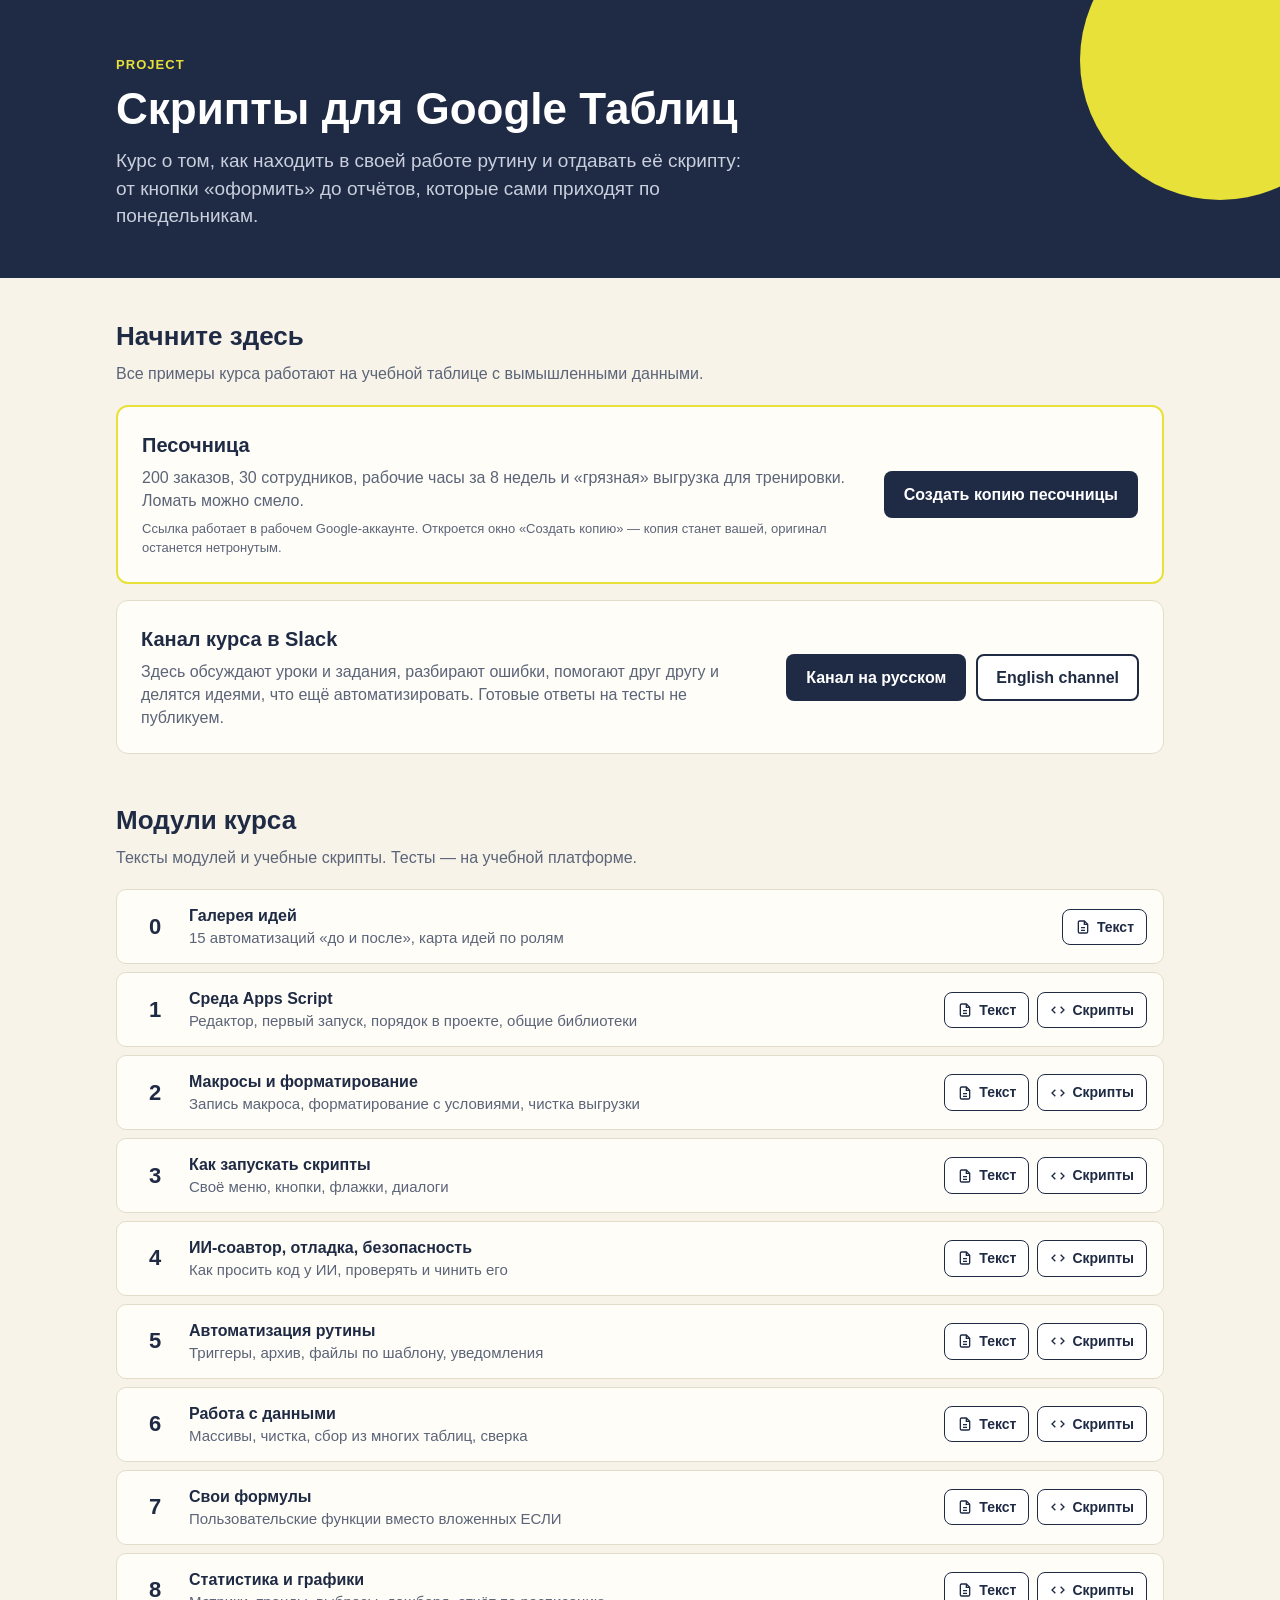
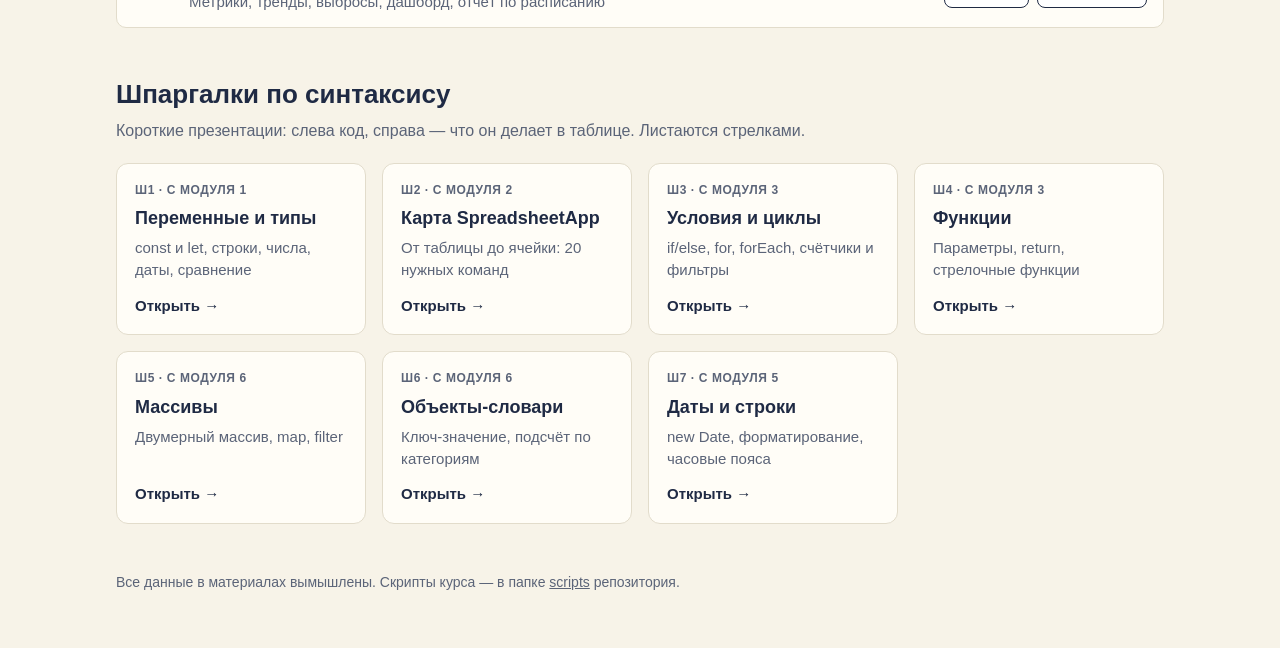
==== commit f5e8b503: "Site: Slack channel block with RU/EN placeholders Co-Authored-By: Claude Opus 5.5 <noreply@anthropic" ====
--- a/index.html
+++ b/index.html
@@ -28,6 +28,12 @@
   .btn { display: inline-block; background: var(--navy); color: #fff; text-decoration: none; font-weight: 700; padding: 12px 20px; border-radius: 8px; white-space: nowrap; }
   .btn:hover { background: #2b3a5c; }
   .hint { font-size: 13px; color: var(--muted); margin-top: 8px !important; }
+  .community { margin-top: 16px; background: var(--paper); border: 1px solid var(--line); border-radius: 12px; padding: 24px; display: grid; grid-template-columns: 1fr auto; gap: 20px; align-items: center; }
+  .community h3 { margin: 0 0 6px; font-size: 20px; }
+  .community p { margin: 0; color: var(--muted); }
+  .community .links { display: flex; gap: 10px; flex-wrap: wrap; }
+  .btn.ghost { background: #fff; color: var(--navy); border: 2px solid var(--navy); padding: 10px 18px; }
+  .btn.ghost:hover { background: var(--navy); color: #fff; }
 
   .grid { display: grid; grid-template-columns: repeat(auto-fill, minmax(240px, 1fr)); gap: 16px; }
   .card { background: var(--paper); border: 1px solid var(--line); border-radius: 12px; padding: 18px; display: flex; flex-direction: column; gap: 6px; text-decoration: none; }
@@ -56,6 +62,7 @@
   @media (max-width: 680px) {
     h1 { font-size: 32px; }
     .sandbox { grid-template-columns: 1fr; }
+    .community { grid-template-columns: 1fr; }
     ol.modules li { grid-template-columns: 32px 1fr; }
     ol.modules .s { grid-column: 2; white-space: normal; flex-wrap: wrap; }
     .chip[data-tip]::after { display: none; }
@@ -83,7 +90,18 @@
         <p>200 заказов, 30 сотрудников, рабочие часы за 8 недель и «грязная» выгрузка для тренировки. Ломать можно смело.</p>
         <p class="hint">Ссылка работает в рабочем Google-аккаунте. Откроется окно «Создать копию» — копия станет вашей, оригинал останется нетронутым.</p>
       </div>
-      <a class="btn" href="https://docs.google.com/spreadsheets/d/1XO1qIMvw0-iwxrJZajqVAMhgd8j5CO9HhtowW2w5yAo/copy" target="_blank" rel="noopener">Создать копию песочницы</a>
+      <a class="btn" href="https://docs.google.com/spreadsheets/d/1sP5LSFNw-inHezgi46c4yu6_6DCFMGKLMiPOX5Nu_qE/copy" target="_blank" rel="noopener">Создать копию песочницы</a>
+    </div>
+    <!-- Ссылки на каналы: заменить #SLACK_CHANNEL_RU и #SLACK_CHANNEL_EN на адреса каналов -->
+    <div class="community">
+      <div>
+        <h3>Канал курса в Slack</h3>
+        <p>Здесь обсуждают уроки и задания, разбирают ошибки, помогают друг другу и делятся идеями, что ещё автоматизировать. Готовые ответы на тесты не публикуем.</p>
+      </div>
+      <div class="links">
+        <a class="btn" href="#SLACK_CHANNEL_RU" target="_blank" rel="noopener">Канал на русском</a>
+        <a class="btn ghost" href="#SLACK_CHANNEL_EN" target="_blank" rel="noopener">English channel</a>
+      </div>
     </div>
   </section>
 
